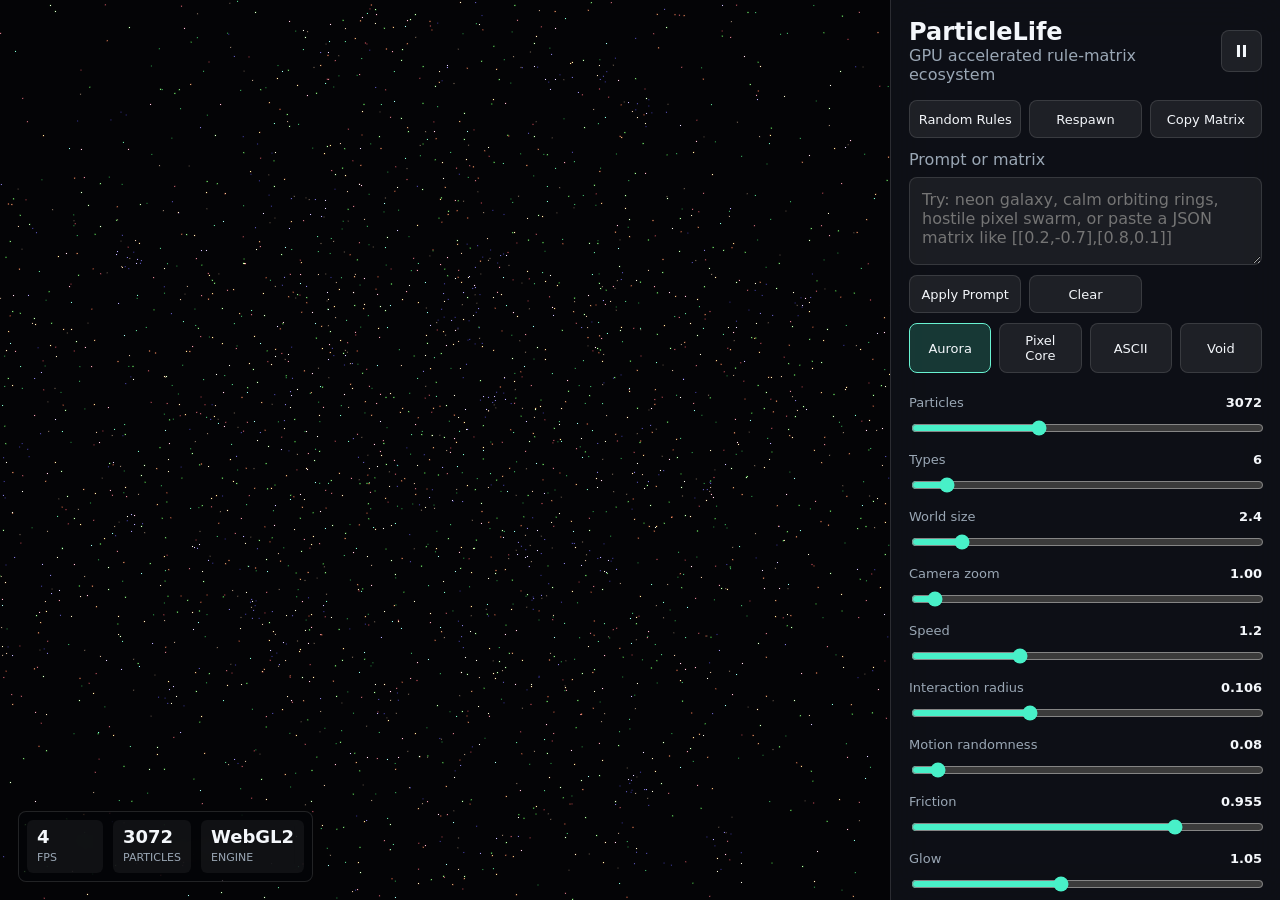
==== index.html @ 35f6dff1 "Initial ParticleLife release" ====
<!doctype html>
<html lang="en">
  <head>
    <meta charset="utf-8">
    <meta name="viewport" content="width=device-width, initial-scale=1">
    <title>ParticleLife</title>
    <link rel="stylesheet" href="./styles.css">
  </head>
  <body>
    <main class="app-shell">
      <section class="stage" aria-label="Particle Life simulation">
        <canvas id="glCanvas"></canvas>
        <canvas id="asciiCanvas" aria-hidden="true"></canvas>
        <div class="hud">
          <div>
            <span id="fps">0</span><small>fps</small>
          </div>
          <div>
            <span id="particleReadout">0</span><small>particles</small>
          </div>
          <div>
            <span id="gpuReadout">WebGL2</span><small>engine</small>
          </div>
        </div>
      </section>

      <aside class="panel" aria-label="Simulation controls">
        <header class="brand">
          <div>
            <h1>ParticleLife</h1>
            <p>GPU accelerated rule-matrix ecosystem</p>
          </div>
          <button id="pauseButton" class="icon-button" type="button" title="Pause or resume simulation">II</button>
        </header>

        <div class="toolbar">
          <button id="randomizeRules" type="button">Random Rules</button>
          <button id="respawnParticles" type="button">Respawn</button>
          <button id="copyMatrix" type="button">Copy Matrix</button>
        </div>

        <label class="field">
          <span>Prompt or matrix</span>
          <textarea id="promptInput" spellcheck="false" placeholder="Try: neon galaxy, calm orbiting rings, hostile pixel swarm, or paste a JSON matrix like [[0.2,-0.7],[0.8,0.1]]"></textarea>
        </label>
        <div class="toolbar">
          <button id="applyPrompt" type="button">Apply Prompt</button>
          <button id="clearPrompt" type="button">Clear</button>
        </div>

        <div class="segmented" role="group" aria-label="Theme">
          <button data-theme="aurora" class="active" type="button">Aurora</button>
          <button data-theme="pixel" type="button">Pixel Core</button>
          <button data-theme="ascii" type="button">ASCII</button>
          <button data-theme="void" type="button">Void</button>
        </div>

        <div class="controls">
          <label class="control">
            <span>Particles <b id="particleCountValue"></b></span>
            <input id="particleCount" type="range" min="256" max="8192" step="128" value="3072">
          </label>
          <label class="control">
            <span>Types <b id="typeCountValue"></b></span>
            <input id="typeCount" type="range" min="2" max="50" step="1" value="6">
          </label>
          <label class="control">
            <span>World size <b id="worldSizeValue"></b></span>
            <input id="worldSize" type="range" min="1" max="12" step="0.1" value="2.4">
          </label>
          <label class="control">
            <span>Camera zoom <b id="zoomValue"></b></span>
            <input id="zoom" type="range" min="0.25" max="16" step="0.05" value="1">
          </label>
          <label class="control">
            <span>Speed <b id="speedValue"></b></span>
            <input id="speed" type="range" min="0" max="4" step="0.01" value="1.2">
          </label>
          <label class="control">
            <span>Interaction radius <b id="radiusValue"></b></span>
            <input id="radius" type="range" min="0.02" max="0.28" step="0.002" value="0.105">
          </label>
          <label class="control">
            <span>Motion randomness <b id="noiseValue"></b></span>
            <input id="noise" type="range" min="0" max="1.4" step="0.01" value="0.08">
          </label>
          <label class="control">
            <span>Friction <b id="frictionValue"></b></span>
            <input id="friction" type="range" min="0.82" max="0.998" step="0.001" value="0.955">
          </label>
          <label class="control">
            <span>Glow <b id="glowValue"></b></span>
            <input id="glow" type="range" min="0" max="2.5" step="0.01" value="1.05">
          </label>
          <label class="control">
            <span>Particle size <b id="sizeValue"></b></span>
            <input id="size" type="range" min="1" max="8" step="0.1" value="2.6">
          </label>
        </div>

        <div class="toolbar camera-toolbar">
          <button id="zoomOut" type="button">Zoom -</button>
          <button id="resetView" type="button">Center View</button>
          <button id="zoomIn" type="button">Zoom +</button>
        </div>

        <section class="matrix-section">
          <header>
            <h2>Rule Matrix</h2>
            <small>Rows attract or repel columns</small>
          </header>
          <div class="matrix-scroll">
            <div id="matrixGrid" class="matrix-grid"></div>
          </div>
        </section>
      </aside>
    </main>

    <script type="module" src="./src/app.js"></script>
  </body>
</html>
---- styles.css ----
:root {
  color-scheme: dark;
  --bg: #08090d;
  --panel: rgba(15, 17, 24, 0.84);
  --line: rgba(255, 255, 255, 0.12);
  --text: #f4f7fb;
  --muted: #9aa7b5;
  --accent: #48f0c8;
  --accent-2: #ffcc66;
  --danger: #ff5c7c;
  font-family: Inter, ui-sans-serif, system-ui, -apple-system, BlinkMacSystemFont, "Segoe UI", sans-serif;
}

* {
  box-sizing: border-box;
}

html,
body {
  width: 100%;
  height: 100%;
  margin: 0;
  overflow: hidden;
  background: var(--bg);
  color: var(--text);
}

button,
input,
textarea {
  font: inherit;
}

.app-shell {
  display: grid;
  grid-template-columns: minmax(0, 1fr) 390px;
  min-height: 100vh;
}

.stage {
  position: relative;
  min-width: 0;
  background:
    radial-gradient(circle at 25% 18%, rgba(72, 240, 200, 0.12), transparent 26%),
    radial-gradient(circle at 82% 74%, rgba(255, 119, 196, 0.12), transparent 29%),
    #07080b;
}

#glCanvas,
#asciiCanvas {
  position: absolute;
  inset: 0;
  width: 100%;
  height: 100%;
  display: block;
}

#glCanvas {
  cursor: grab;
}

#glCanvas:active {
  cursor: grabbing;
}

#asciiCanvas {
  pointer-events: none;
  opacity: 0;
}

.theme-pixel #glCanvas {
  image-rendering: pixelated;
}

.theme-ascii #glCanvas {
  opacity: 0;
}

.theme-ascii #asciiCanvas {
  opacity: 1;
}

.hud {
  position: absolute;
  left: 18px;
  bottom: 18px;
  display: flex;
  gap: 10px;
  padding: 8px;
  border: 1px solid var(--line);
  background: rgba(5, 7, 10, 0.52);
  backdrop-filter: blur(14px);
  border-radius: 8px;
}

.hud div {
  min-width: 76px;
  padding: 8px 10px;
  border-radius: 6px;
  background: rgba(255, 255, 255, 0.05);
}

.hud span {
  display: block;
  font-size: 18px;
  line-height: 1;
  font-weight: 800;
}

.hud small {
  color: var(--muted);
  font-size: 11px;
  text-transform: uppercase;
}

.panel {
  position: relative;
  z-index: 2;
  height: 100vh;
  overflow: auto;
  padding: 18px;
  border-left: 1px solid var(--line);
  background: var(--panel);
  backdrop-filter: blur(22px);
}

.brand {
  display: flex;
  align-items: center;
  justify-content: space-between;
  gap: 14px;
  margin-bottom: 16px;
}

h1,
h2,
p {
  margin: 0;
}

h1 {
  font-size: 24px;
  letter-spacing: 0;
}

.brand p,
.matrix-section small,
.field span,
.control span {
  color: var(--muted);
}

.icon-button {
  width: 42px;
  height: 42px;
  border-radius: 8px;
  font-weight: 900;
}

button {
  border: 1px solid var(--line);
  border-radius: 8px;
  padding: 9px 11px;
  color: var(--text);
  background: rgba(255, 255, 255, 0.07);
  cursor: pointer;
}

button:hover,
button.active {
  border-color: color-mix(in srgb, var(--accent), white 18%);
  background: color-mix(in srgb, var(--accent), transparent 82%);
}

.toolbar,
.segmented {
  display: grid;
  grid-template-columns: repeat(3, 1fr);
  gap: 8px;
  margin: 10px 0;
}

.segmented {
  grid-template-columns: repeat(4, 1fr);
}

.toolbar button,
.segmented button {
  min-height: 38px;
  padding-inline: 8px;
  font-size: 13px;
}

.field {
  display: grid;
  gap: 8px;
  margin-top: 12px;
}

textarea {
  width: 100%;
  min-height: 88px;
  resize: vertical;
  border: 1px solid var(--line);
  border-radius: 8px;
  padding: 12px;
  color: var(--text);
  background: rgba(255, 255, 255, 0.06);
  outline: none;
}

.controls {
  display: grid;
  gap: 14px;
  padding: 12px 0 16px;
}

.control {
  display: grid;
  gap: 8px;
}

.control span {
  display: flex;
  justify-content: space-between;
  gap: 10px;
  font-size: 13px;
}

.control b {
  color: var(--text);
  font-variant-numeric: tabular-nums;
}

input[type="range"] {
  width: 100%;
  accent-color: var(--accent);
}

.matrix-section {
  padding-top: 6px;
}

.matrix-section header {
  display: flex;
  justify-content: space-between;
  align-items: end;
  gap: 10px;
  margin-bottom: 10px;
}

.matrix-section h2 {
  font-size: 16px;
}

.matrix-grid {
  display: grid;
  gap: 4px;
  width: max-content;
  min-width: 100%;
}

.matrix-scroll {
  max-height: 46vh;
  overflow: auto;
  padding: 2px;
  border: 1px solid var(--line);
  border-radius: 8px;
  background: rgba(255, 255, 255, 0.035);
}

.matrix-cell {
  width: 44px;
  height: 30px;
  border: 1px solid rgba(255, 255, 255, 0.1);
  border-radius: 6px;
  color: #fff;
  text-align: center;
  font-size: 11px;
  font-variant-numeric: tabular-nums;
  background: #20242c;
}

.matrix-cell:focus {
  outline: 2px solid var(--accent);
  outline-offset: 1px;
}

.theme-pixel {
  --bg: #070707;
  --panel: rgba(12, 12, 16, 0.9);
  --accent: #00ff99;
  --accent-2: #ffd400;
  --text: #f8ffe8;
  --muted: #8aa08f;
  image-rendering: pixelated;
}

.theme-pixel .panel,
.theme-pixel button,
.theme-pixel textarea,
.theme-pixel .hud,
.theme-pixel .matrix-cell {
  border-radius: 0;
  box-shadow: none;
}

.theme-ascii {
  --bg: #050805;
  --panel: rgba(4, 9, 5, 0.9);
  --accent: #b7ff6a;
  --accent-2: #f7f3a0;
  --text: #d8ffd2;
  --muted: #86a67a;
  font-family: "SFMono-Regular", Consolas, "Liberation Mono", monospace;
}

.theme-void {
  --bg: #03040a;
  --panel: rgba(8, 9, 15, 0.92);
  --accent: #78a6ff;
  --accent-2: #ff72b6;
  --muted: #8d97b2;
}

@media (max-width: 980px) {
  body {
    overflow: auto;
  }

  .app-shell {
    grid-template-columns: 1fr;
  }

  .stage {
    min-height: 62vh;
  }

  .panel {
    height: auto;
    border-left: 0;
    border-top: 1px solid var(--line);
  }
}
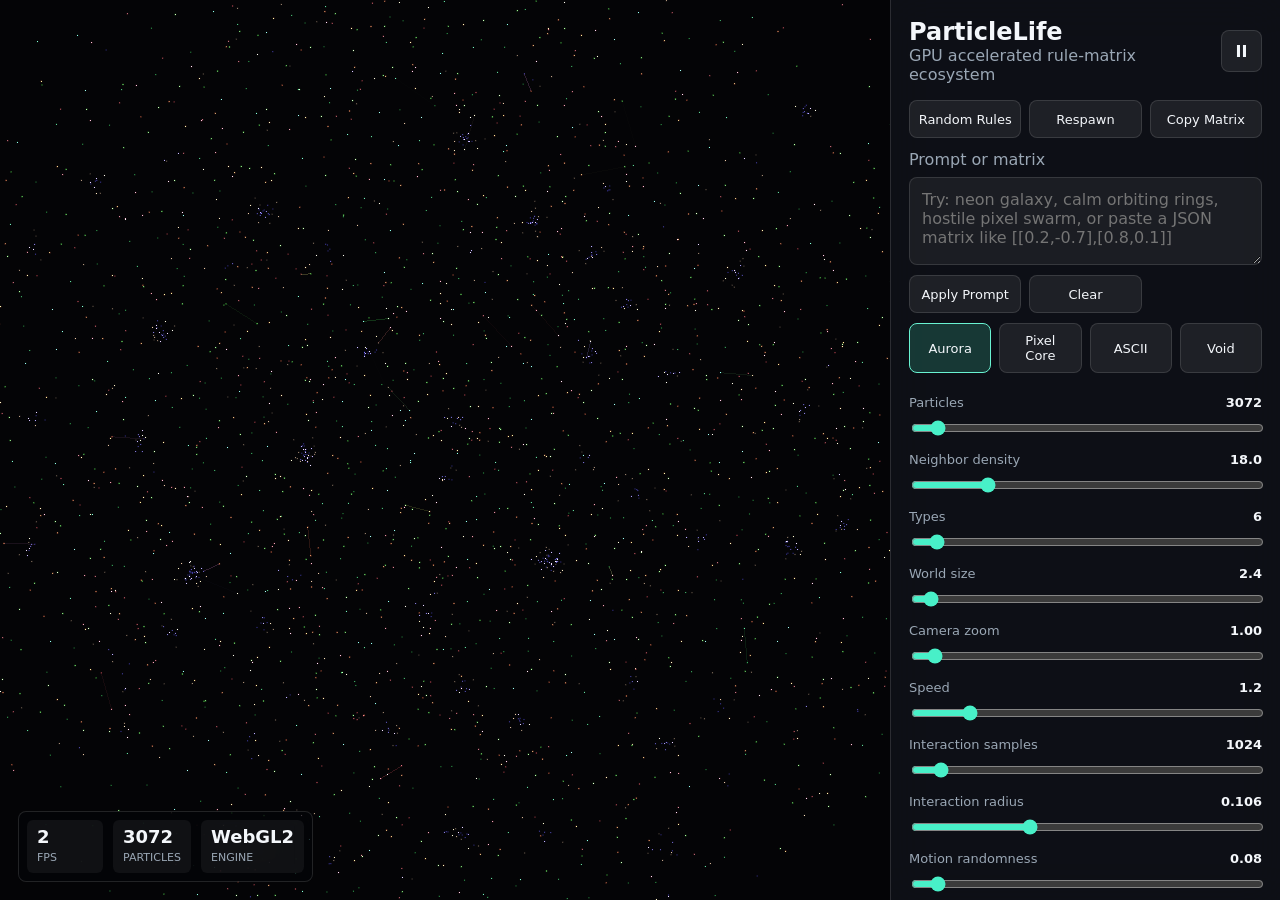
==== commit 6a7ac047: "Add density and connection line controls" ====
--- a/index.html
+++ b/index.html
@@ -4,7 +4,7 @@
     <meta charset="utf-8">
     <meta name="viewport" content="width=device-width, initial-scale=1">
     <title>ParticleLife</title>
-    <link rel="stylesheet" href="./styles.css">
+    <link rel="stylesheet" href="./styles.css?v=20260624">
   </head>
   <body>
     <main class="app-shell">
@@ -58,15 +58,19 @@
         <div class="controls">
           <label class="control">
             <span>Particles <b id="particleCountValue"></b></span>
-            <input id="particleCount" type="range" min="256" max="8192" step="128" value="3072">
+            <input id="particleCount" type="range" min="256" max="50000" step="1" value="3072">
+          </label>
+          <label class="control">
+            <span>Neighbor density <b id="densityValue"></b></span>
+            <input id="density" type="range" min="2" max="80" step="0.5" value="18">
           </label>
           <label class="control">
             <span>Types <b id="typeCountValue"></b></span>
-            <input id="typeCount" type="range" min="2" max="50" step="1" value="6">
+            <input id="typeCount" type="range" min="2" max="75" step="1" value="6">
           </label>
           <label class="control">
             <span>World size <b id="worldSizeValue"></b></span>
-            <input id="worldSize" type="range" min="1" max="12" step="0.1" value="2.4">
+            <input id="worldSize" type="range" min="1" max="40" step="0.1" value="2.4">
           </label>
           <label class="control">
             <span>Camera zoom <b id="zoomValue"></b></span>
@@ -74,7 +78,11 @@
           </label>
           <label class="control">
             <span>Speed <b id="speedValue"></b></span>
-            <input id="speed" type="range" min="0" max="4" step="0.01" value="1.2">
+            <input id="speed" type="range" min="0" max="8" step="0.01" value="1.2">
+          </label>
+          <label class="control">
+            <span>Interaction samples <b id="interactionSamplesValue"></b></span>
+            <input id="interactionSamples" type="range" min="512" max="8192" step="256" value="1024">
           </label>
           <label class="control">
             <span>Interaction radius <b id="radiusValue"></b></span>
@@ -96,6 +104,30 @@
             <span>Particle size <b id="sizeValue"></b></span>
             <input id="size" type="range" min="1" max="8" step="0.1" value="2.6">
           </label>
+          <label class="control toggle-control">
+            <span>Connection lines <b id="lineEnabledValue"></b></span>
+            <input id="lineEnabled" type="checkbox" checked>
+          </label>
+          <label class="control">
+            <span>Line cap <b id="lineCountValue"></b></span>
+            <input id="lineCount" type="range" min="0" max="20000" step="250" value="5000">
+          </label>
+          <label class="control">
+            <span>Line radius <b id="lineRadiusValue"></b></span>
+            <input id="lineRadius" type="range" min="0.02" max="0.5" step="0.002" value="0.14">
+          </label>
+          <label class="control">
+            <span>Line opacity <b id="lineOpacityValue"></b></span>
+            <input id="lineOpacity" type="range" min="0" max="1" step="0.01" value="0.35">
+          </label>
+          <label class="field compact-field">
+            <span>Line color mode</span>
+            <select id="lineMode">
+              <option value="0">Blend particle colors</option>
+              <option value="1">Source particle color</option>
+              <option value="2">Connection rule color</option>
+            </select>
+          </label>
         </div>
 
         <div class="toolbar camera-toolbar">
@@ -116,6 +148,6 @@
       </aside>
     </main>
 
-    <script type="module" src="./src/app.js"></script>
+    <script type="module" src="./src/app.js?v=20260624"></script>
   </body>
 </html>
--- a/styles.css
+++ b/styles.css
@@ -27,7 +27,8 @@
 
 button,
 input,
-textarea {
+textarea,
+select {
   font: inherit;
 }
 
@@ -209,6 +210,20 @@
   outline: none;
 }
 
+select {
+  width: 100%;
+  border: 1px solid var(--line);
+  border-radius: 8px;
+  padding: 10px 12px;
+  color: var(--text);
+  background: rgba(255, 255, 255, 0.06);
+  outline: none;
+}
+
+.compact-field {
+  margin-top: 0;
+}
+
 .controls {
   display: grid;
   gap: 14px;
@@ -218,6 +233,20 @@
 .control {
   display: grid;
   gap: 8px;
+}
+
+.toggle-control {
+  grid-template-columns: 1fr auto;
+  align-items: center;
+}
+
+.toggle-control span {
+  display: flex;
+}
+
+.toggle-control input {
+  width: 20px;
+  height: 20px;
 }
 
 .control span {
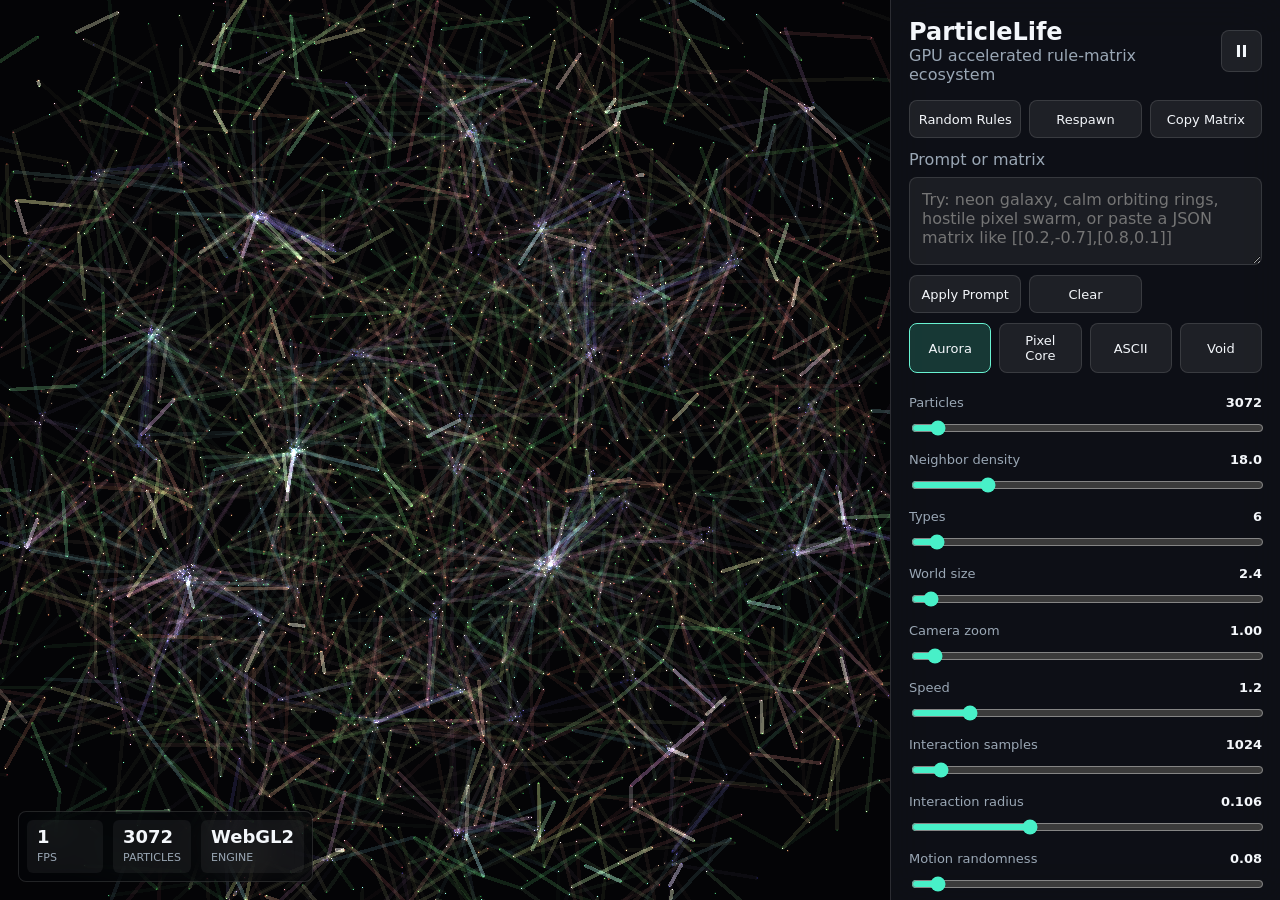
==== commit e74bf3d5: "Make connection lines visible" ====
--- a/index.html
+++ b/index.html
@@ -114,11 +114,15 @@
           </label>
           <label class="control">
             <span>Line radius <b id="lineRadiusValue"></b></span>
-            <input id="lineRadius" type="range" min="0.02" max="0.5" step="0.002" value="0.14">
+            <input id="lineRadius" type="range" min="0.02" max="0.5" step="0.002" value="0.32">
           </label>
           <label class="control">
             <span>Line opacity <b id="lineOpacityValue"></b></span>
-            <input id="lineOpacity" type="range" min="0" max="1" step="0.01" value="0.35">
+            <input id="lineOpacity" type="range" min="0" max="1" step="0.01" value="0.45">
+          </label>
+          <label class="control">
+            <span>Line width <b id="lineWidthValue"></b></span>
+            <input id="lineWidth" type="range" min="0.5" max="8" step="0.1" value="1.8">
           </label>
           <label class="field compact-field">
             <span>Line color mode</span>
@@ -148,6 +152,6 @@
       </aside>
     </main>
 
-    <script type="module" src="./src/app.js?v=20260624"></script>
+    <script type="module" src="./src/app.js?v=20260624f"></script>
   </body>
 </html>
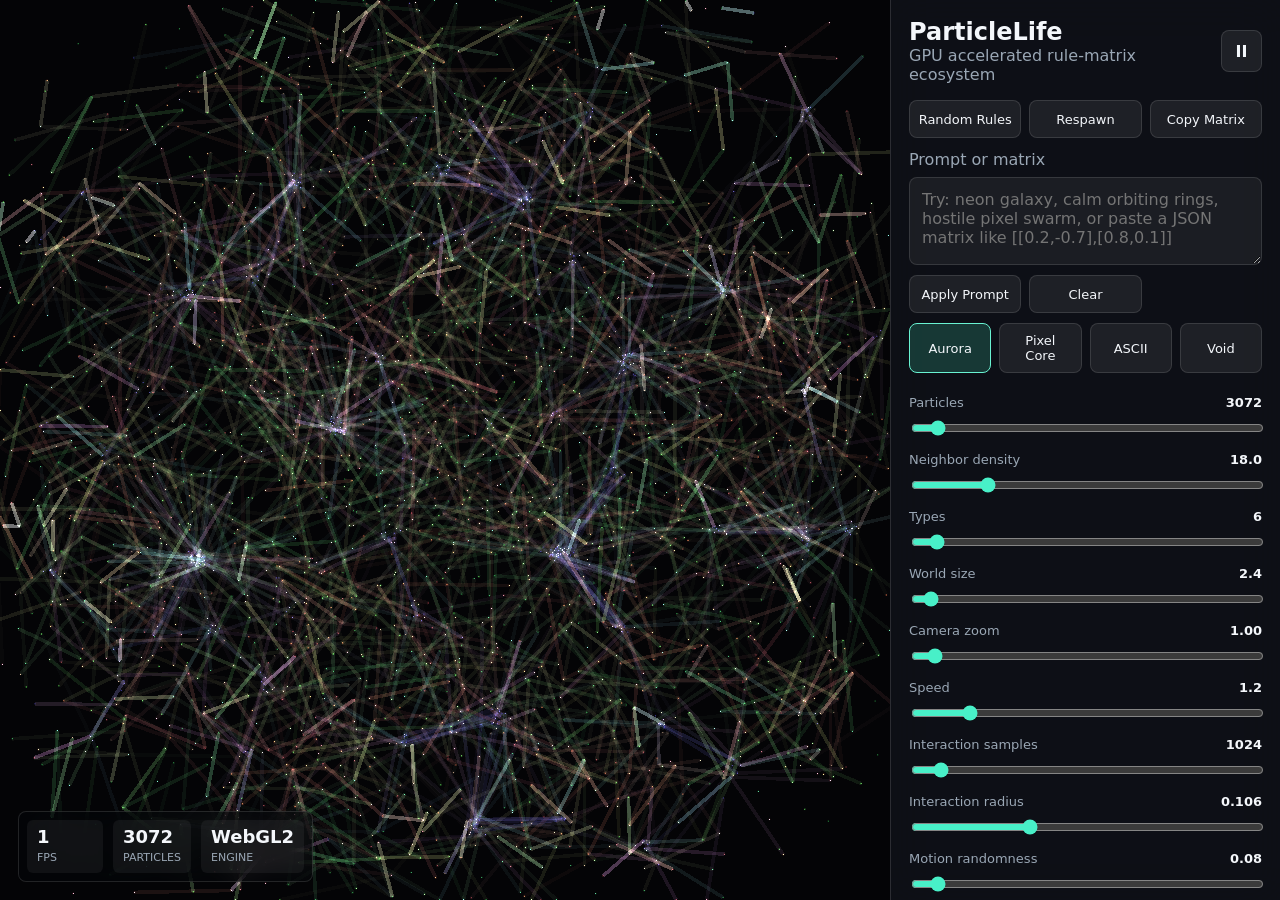
==== commit c9757efd: "Add soft border repulsion" ====
--- a/index.html
+++ b/index.html
@@ -93,6 +93,10 @@
             <input id="noise" type="range" min="0" max="1.4" step="0.01" value="0.08">
           </label>
           <label class="control">
+            <span>Border force <b id="borderForceValue"></b></span>
+            <input id="borderForce" type="range" min="0" max="2" step="0.01" value="0.28">
+          </label>
+          <label class="control">
             <span>Friction <b id="frictionValue"></b></span>
             <input id="friction" type="range" min="0.82" max="0.998" step="0.001" value="0.955">
           </label>
@@ -152,6 +156,6 @@
       </aside>
     </main>
 
-    <script type="module" src="./src/app.js?v=20260624f"></script>
+    <script type="module" src="./src/app.js?v=20260624g"></script>
   </body>
 </html>
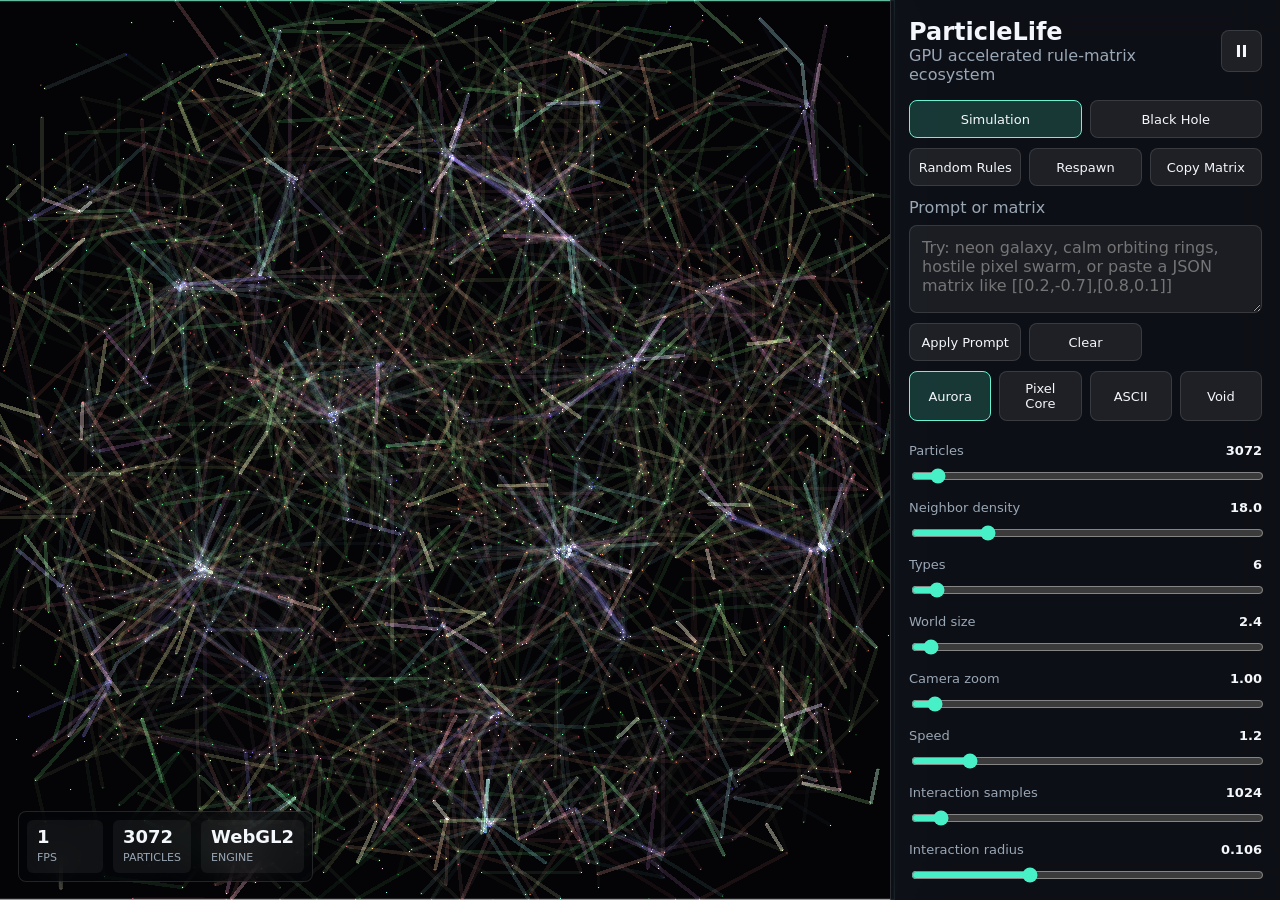
==== commit 749c8dac: "Add bounded world and black hole view" ====
--- a/index.html
+++ b/index.html
@@ -11,6 +11,8 @@
       <section class="stage" aria-label="Particle Life simulation">
         <canvas id="glCanvas"></canvas>
         <canvas id="asciiCanvas" aria-hidden="true"></canvas>
+        <canvas id="blackHoleCanvas" aria-hidden="true"></canvas>
+        <div id="worldBorder" class="world-border" aria-hidden="true"></div>
         <div class="hud">
           <div>
             <span id="fps">0</span><small>fps</small>
@@ -32,6 +34,11 @@
           </div>
           <button id="pauseButton" class="icon-button" type="button" title="Pause or resume simulation">II</button>
         </header>
+
+        <div class="segmented view-tabs" role="group" aria-label="View">
+          <button data-view="simulation" class="active" type="button">Simulation</button>
+          <button data-view="blackhole" type="button">Black Hole</button>
+        </div>
 
         <div class="toolbar">
           <button id="randomizeRules" type="button">Random Rules</button>
@@ -156,6 +163,6 @@
       </aside>
     </main>
 
-    <script type="module" src="./src/app.js?v=20260624g"></script>
+    <script type="module" src="./src/app.js?v=20260624h"></script>
   </body>
 </html>
--- a/styles.css
+++ b/styles.css
@@ -48,7 +48,8 @@
 }
 
 #glCanvas,
-#asciiCanvas {
+#asciiCanvas,
+#blackHoleCanvas {
   position: absolute;
   inset: 0;
   width: 100%;
@@ -67,6 +68,37 @@
 #asciiCanvas {
   pointer-events: none;
   opacity: 0;
+}
+
+#blackHoleCanvas {
+  pointer-events: none;
+  opacity: 0;
+  background: #010207;
+}
+
+.view-blackhole #glCanvas,
+.view-blackhole #asciiCanvas,
+.view-blackhole .world-border {
+  opacity: 0;
+  pointer-events: none;
+}
+
+.view-blackhole #blackHoleCanvas {
+  opacity: 1;
+}
+
+.world-border {
+  position: absolute;
+  pointer-events: none;
+  border: 1px solid rgba(134, 255, 218, 0.72);
+  box-shadow:
+    0 0 0 1px rgba(255, 255, 255, 0.12) inset,
+    0 0 28px rgba(72, 240, 200, 0.22);
+  opacity: 0;
+}
+
+.world-border.visible {
+  opacity: 1;
 }
 
 .theme-pixel #glCanvas {
@@ -185,6 +217,10 @@
   grid-template-columns: repeat(4, 1fr);
 }
 
+.view-tabs {
+  grid-template-columns: repeat(2, 1fr);
+}
+
 .toolbar button,
 .segmented button {
   min-height: 38px;
@@ -352,6 +388,15 @@
   --muted: #8d97b2;
 }
 
+.view-blackhole.theme-ascii #asciiCanvas,
+.view-blackhole.theme-ascii #glCanvas {
+  opacity: 0;
+}
+
+.view-blackhole.theme-ascii #blackHoleCanvas {
+  opacity: 1;
+}
+
 @media (max-width: 980px) {
   body {
     overflow: auto;
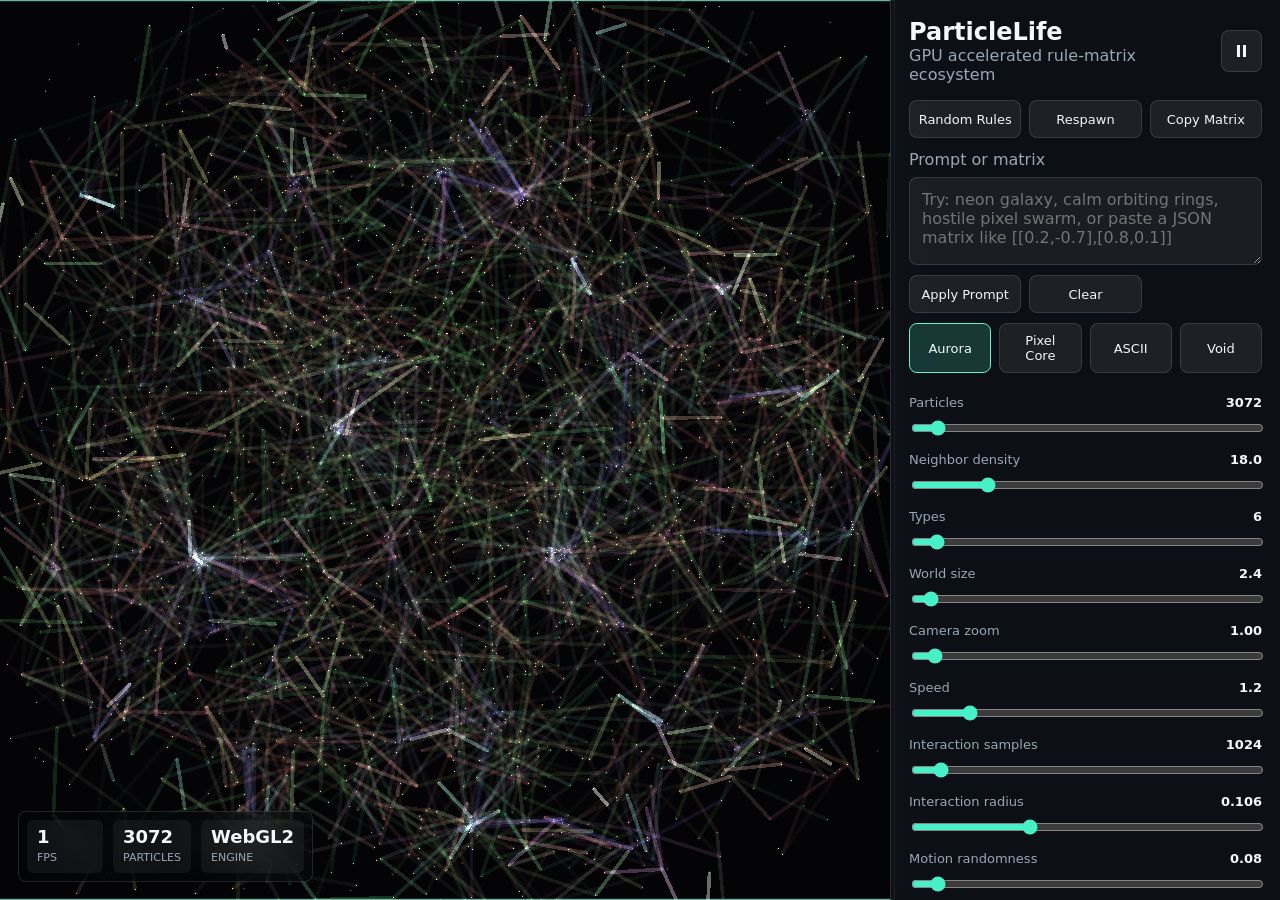
==== commit 9bf52911: "Split out physical black hole lab" ====
--- a/index.html
+++ b/index.html
@@ -11,7 +11,6 @@
       <section class="stage" aria-label="Particle Life simulation">
         <canvas id="glCanvas"></canvas>
         <canvas id="asciiCanvas" aria-hidden="true"></canvas>
-        <canvas id="blackHoleCanvas" aria-hidden="true"></canvas>
         <div id="worldBorder" class="world-border" aria-hidden="true"></div>
         <div class="hud">
           <div>
@@ -34,11 +33,6 @@
           </div>
           <button id="pauseButton" class="icon-button" type="button" title="Pause or resume simulation">II</button>
         </header>
-
-        <div class="segmented view-tabs" role="group" aria-label="View">
-          <button data-view="simulation" class="active" type="button">Simulation</button>
-          <button data-view="blackhole" type="button">Black Hole</button>
-        </div>
 
         <div class="toolbar">
           <button id="randomizeRules" type="button">Random Rules</button>
@@ -163,6 +157,6 @@
       </aside>
     </main>
 
-    <script type="module" src="./src/app.js?v=20260624h"></script>
+    <script type="module" src="./src/app.js?v=20260624j"></script>
   </body>
 </html>
--- a/styles.css
+++ b/styles.css
@@ -48,8 +48,7 @@
 }
 
 #glCanvas,
-#asciiCanvas,
-#blackHoleCanvas {
+#asciiCanvas {
   position: absolute;
   inset: 0;
   width: 100%;
@@ -68,23 +67,6 @@
 #asciiCanvas {
   pointer-events: none;
   opacity: 0;
-}
-
-#blackHoleCanvas {
-  pointer-events: none;
-  opacity: 0;
-  background: #010207;
-}
-
-.view-blackhole #glCanvas,
-.view-blackhole #asciiCanvas,
-.view-blackhole .world-border {
-  opacity: 0;
-  pointer-events: none;
-}
-
-.view-blackhole #blackHoleCanvas {
-  opacity: 1;
 }
 
 .world-border {
@@ -215,10 +197,6 @@
 
 .segmented {
   grid-template-columns: repeat(4, 1fr);
-}
-
-.view-tabs {
-  grid-template-columns: repeat(2, 1fr);
 }
 
 .toolbar button,
@@ -388,15 +366,6 @@
   --muted: #8d97b2;
 }
 
-.view-blackhole.theme-ascii #asciiCanvas,
-.view-blackhole.theme-ascii #glCanvas {
-  opacity: 0;
-}
-
-.view-blackhole.theme-ascii #blackHoleCanvas {
-  opacity: 1;
-}
-
 @media (max-width: 980px) {
   body {
     overflow: auto;
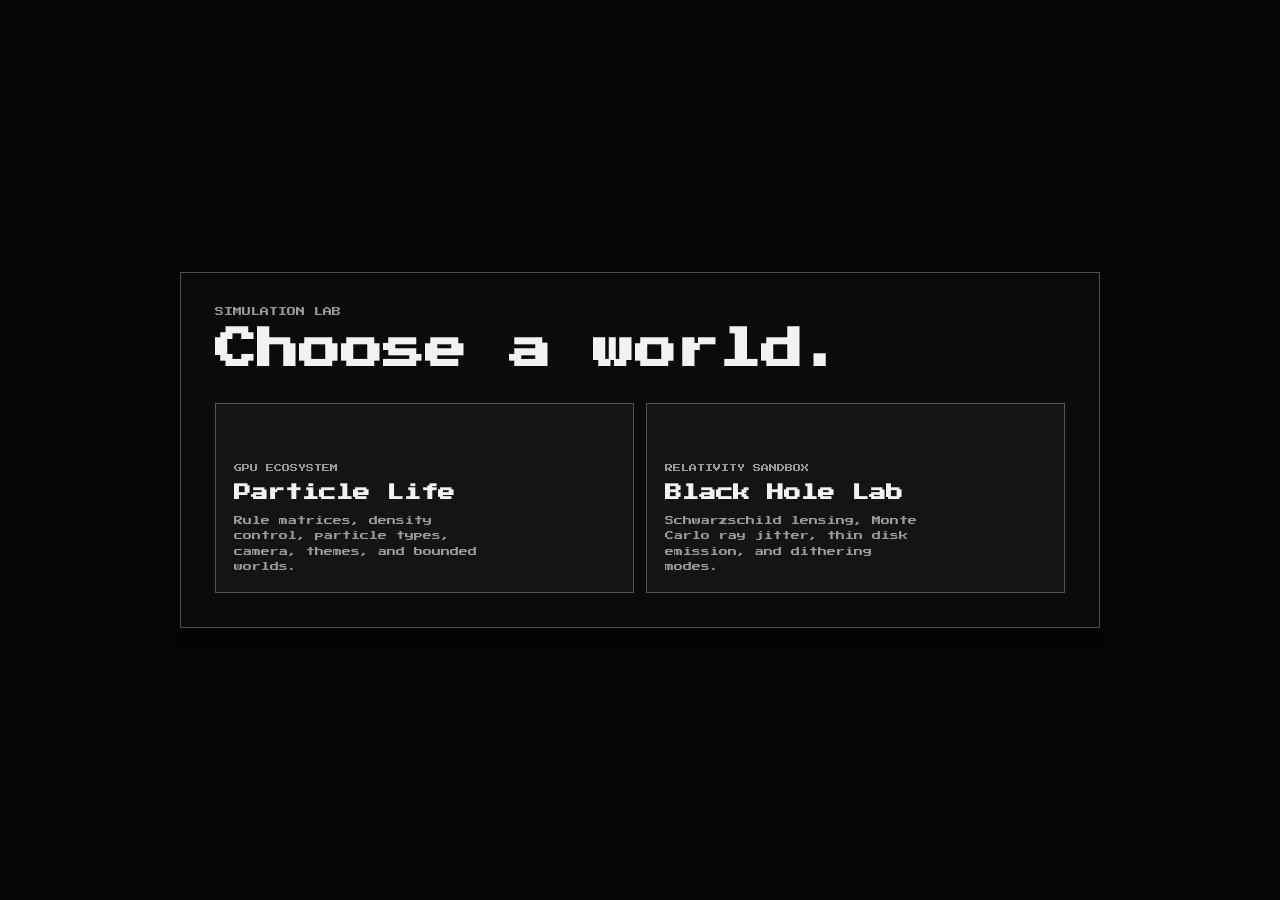
==== commit 659bfd00: "Expand simulation lab visuals" ====
--- a/index.html
+++ b/index.html
@@ -3,160 +3,27 @@
   <head>
     <meta charset="utf-8">
     <meta name="viewport" content="width=device-width, initial-scale=1">
-    <title>ParticleLife</title>
-    <link rel="stylesheet" href="./styles.css?v=20260624">
+    <title>Simulation Lab</title>
+    <link rel="stylesheet" href="./home.css?v=20260624b">
   </head>
   <body>
-    <main class="app-shell">
-      <section class="stage" aria-label="Particle Life simulation">
-        <canvas id="glCanvas"></canvas>
-        <canvas id="asciiCanvas" aria-hidden="true"></canvas>
-        <div id="worldBorder" class="world-border" aria-hidden="true"></div>
-        <div class="hud">
-          <div>
-            <span id="fps">0</span><small>fps</small>
-          </div>
-          <div>
-            <span id="particleReadout">0</span><small>particles</small>
-          </div>
-          <div>
-            <span id="gpuReadout">WebGL2</span><small>engine</small>
-          </div>
+    <main class="home-shell">
+      <section class="home-panel" aria-label="Simulation app launcher">
+        <p class="eyebrow">Simulation Lab</p>
+        <h1>Choose a world.</h1>
+        <div class="app-grid">
+          <a class="app-card particle-card" href="./particlelife.html">
+            <span class="app-kicker">GPU ecosystem</span>
+            <strong>Particle Life</strong>
+            <small>Rule matrices, density control, particle types, camera, themes, and bounded worlds.</small>
+          </a>
+          <a class="app-card blackhole-card" href="./blackhole.html">
+            <span class="app-kicker">Relativity sandbox</span>
+            <strong>Black Hole Lab</strong>
+            <small>Schwarzschild lensing, Monte Carlo ray jitter, thin disk emission, and dithering modes.</small>
+          </a>
         </div>
       </section>
-
-      <aside class="panel" aria-label="Simulation controls">
-        <header class="brand">
-          <div>
-            <h1>ParticleLife</h1>
-            <p>GPU accelerated rule-matrix ecosystem</p>
-          </div>
-          <button id="pauseButton" class="icon-button" type="button" title="Pause or resume simulation">II</button>
-        </header>
-
-        <div class="toolbar">
-          <button id="randomizeRules" type="button">Random Rules</button>
-          <button id="respawnParticles" type="button">Respawn</button>
-          <button id="copyMatrix" type="button">Copy Matrix</button>
-        </div>
-
-        <label class="field">
-          <span>Prompt or matrix</span>
-          <textarea id="promptInput" spellcheck="false" placeholder="Try: neon galaxy, calm orbiting rings, hostile pixel swarm, or paste a JSON matrix like [[0.2,-0.7],[0.8,0.1]]"></textarea>
-        </label>
-        <div class="toolbar">
-          <button id="applyPrompt" type="button">Apply Prompt</button>
-          <button id="clearPrompt" type="button">Clear</button>
-        </div>
-
-        <div class="segmented" role="group" aria-label="Theme">
-          <button data-theme="aurora" class="active" type="button">Aurora</button>
-          <button data-theme="pixel" type="button">Pixel Core</button>
-          <button data-theme="ascii" type="button">ASCII</button>
-          <button data-theme="void" type="button">Void</button>
-        </div>
-
-        <div class="controls">
-          <label class="control">
-            <span>Particles <b id="particleCountValue"></b></span>
-            <input id="particleCount" type="range" min="256" max="50000" step="1" value="3072">
-          </label>
-          <label class="control">
-            <span>Neighbor density <b id="densityValue"></b></span>
-            <input id="density" type="range" min="2" max="80" step="0.5" value="18">
-          </label>
-          <label class="control">
-            <span>Types <b id="typeCountValue"></b></span>
-            <input id="typeCount" type="range" min="2" max="75" step="1" value="6">
-          </label>
-          <label class="control">
-            <span>World size <b id="worldSizeValue"></b></span>
-            <input id="worldSize" type="range" min="1" max="40" step="0.1" value="2.4">
-          </label>
-          <label class="control">
-            <span>Camera zoom <b id="zoomValue"></b></span>
-            <input id="zoom" type="range" min="0.25" max="16" step="0.05" value="1">
-          </label>
-          <label class="control">
-            <span>Speed <b id="speedValue"></b></span>
-            <input id="speed" type="range" min="0" max="8" step="0.01" value="1.2">
-          </label>
-          <label class="control">
-            <span>Interaction samples <b id="interactionSamplesValue"></b></span>
-            <input id="interactionSamples" type="range" min="512" max="8192" step="256" value="1024">
-          </label>
-          <label class="control">
-            <span>Interaction radius <b id="radiusValue"></b></span>
-            <input id="radius" type="range" min="0.02" max="0.28" step="0.002" value="0.105">
-          </label>
-          <label class="control">
-            <span>Motion randomness <b id="noiseValue"></b></span>
-            <input id="noise" type="range" min="0" max="1.4" step="0.01" value="0.08">
-          </label>
-          <label class="control">
-            <span>Border force <b id="borderForceValue"></b></span>
-            <input id="borderForce" type="range" min="0" max="2" step="0.01" value="0.28">
-          </label>
-          <label class="control">
-            <span>Friction <b id="frictionValue"></b></span>
-            <input id="friction" type="range" min="0.82" max="0.998" step="0.001" value="0.955">
-          </label>
-          <label class="control">
-            <span>Glow <b id="glowValue"></b></span>
-            <input id="glow" type="range" min="0" max="2.5" step="0.01" value="1.05">
-          </label>
-          <label class="control">
-            <span>Particle size <b id="sizeValue"></b></span>
-            <input id="size" type="range" min="1" max="8" step="0.1" value="2.6">
-          </label>
-          <label class="control toggle-control">
-            <span>Connection lines <b id="lineEnabledValue"></b></span>
-            <input id="lineEnabled" type="checkbox" checked>
-          </label>
-          <label class="control">
-            <span>Line cap <b id="lineCountValue"></b></span>
-            <input id="lineCount" type="range" min="0" max="20000" step="250" value="5000">
-          </label>
-          <label class="control">
-            <span>Line radius <b id="lineRadiusValue"></b></span>
-            <input id="lineRadius" type="range" min="0.02" max="0.5" step="0.002" value="0.32">
-          </label>
-          <label class="control">
-            <span>Line opacity <b id="lineOpacityValue"></b></span>
-            <input id="lineOpacity" type="range" min="0" max="1" step="0.01" value="0.45">
-          </label>
-          <label class="control">
-            <span>Line width <b id="lineWidthValue"></b></span>
-            <input id="lineWidth" type="range" min="0.5" max="8" step="0.1" value="1.8">
-          </label>
-          <label class="field compact-field">
-            <span>Line color mode</span>
-            <select id="lineMode">
-              <option value="0">Blend particle colors</option>
-              <option value="1">Source particle color</option>
-              <option value="2">Connection rule color</option>
-            </select>
-          </label>
-        </div>
-
-        <div class="toolbar camera-toolbar">
-          <button id="zoomOut" type="button">Zoom -</button>
-          <button id="resetView" type="button">Center View</button>
-          <button id="zoomIn" type="button">Zoom +</button>
-        </div>
-
-        <section class="matrix-section">
-          <header>
-            <h2>Rule Matrix</h2>
-            <small>Rows attract or repel columns</small>
-          </header>
-          <div class="matrix-scroll">
-            <div id="matrixGrid" class="matrix-grid"></div>
-          </div>
-        </section>
-      </aside>
     </main>
-
-    <script type="module" src="./src/app.js?v=20260624j"></script>
   </body>
 </html>
--- a/home.css
+++ b/home.css
@@ -0,0 +1,132 @@
+@font-face {
+  font-family: "PressStart";
+  src: url("./assets/fonts/press-start-2p.ttf") format("truetype");
+  font-display: swap;
+}
+
+:root {
+  color-scheme: dark;
+  --bg: #050505;
+  --panel: rgba(12, 12, 12, 0.92);
+  --text: #f2f2f2;
+  --muted: #9a9a9a;
+  --line: rgba(255, 255, 255, 0.28);
+  font-family: "PressStart", monospace;
+}
+
+* {
+  box-sizing: border-box;
+}
+
+html,
+body {
+  width: 100%;
+  min-height: 100%;
+  margin: 0;
+}
+
+body {
+  overflow: hidden;
+  color: var(--text);
+  background: var(--bg);
+}
+
+.home-shell {
+  display: grid;
+  min-height: 100vh;
+  place-items: center;
+  padding: 32px;
+}
+
+.home-panel {
+  width: min(920px, 100%);
+  padding: 34px;
+  border: 1px solid var(--line);
+  background: var(--panel);
+  box-shadow: 0 20px 0 rgba(0, 0, 0, 0.42);
+}
+
+.eyebrow {
+  margin: 0 0 10px;
+  color: var(--muted);
+  font-size: 9px;
+  text-transform: uppercase;
+}
+
+h1 {
+  margin: 0 0 28px;
+  font-size: 42px;
+  line-height: 1.18;
+  letter-spacing: 0;
+}
+
+.app-grid {
+  display: grid;
+  grid-template-columns: repeat(2, minmax(0, 1fr));
+  gap: 12px;
+}
+
+.app-card {
+  min-height: 190px;
+  display: flex;
+  flex-direction: column;
+  justify-content: end;
+  gap: 12px;
+  padding: 18px;
+  border: 1px solid var(--line);
+  color: var(--text);
+  text-decoration: none;
+  background: rgba(255, 255, 255, 0.035);
+  transition: transform 120ms ease, background 120ms ease, border-color 120ms ease;
+}
+
+.app-card:hover {
+  transform: translateY(-3px);
+  border-color: #fff;
+  background: rgba(255, 255, 255, 0.08);
+}
+
+.app-kicker {
+  color: var(--muted);
+  font-size: 8px;
+  text-transform: uppercase;
+}
+
+.app-card strong {
+  font-size: 17px;
+  letter-spacing: 0;
+}
+
+.app-card small {
+  max-width: 28ch;
+  color: var(--muted);
+  font-size: 9px;
+  line-height: 1.7;
+}
+
+@media (max-width: 820px) {
+  body {
+    overflow: auto;
+  }
+
+  .home-shell {
+    place-items: start center;
+    padding: 18px;
+  }
+
+  .home-panel {
+    padding: 22px;
+  }
+
+  h1 {
+    font-size: 28px;
+  }
+
+  .app-grid {
+    grid-template-columns: 1fr;
+  }
+
+  .app-card {
+    min-height: 150px;
+  }
+}
